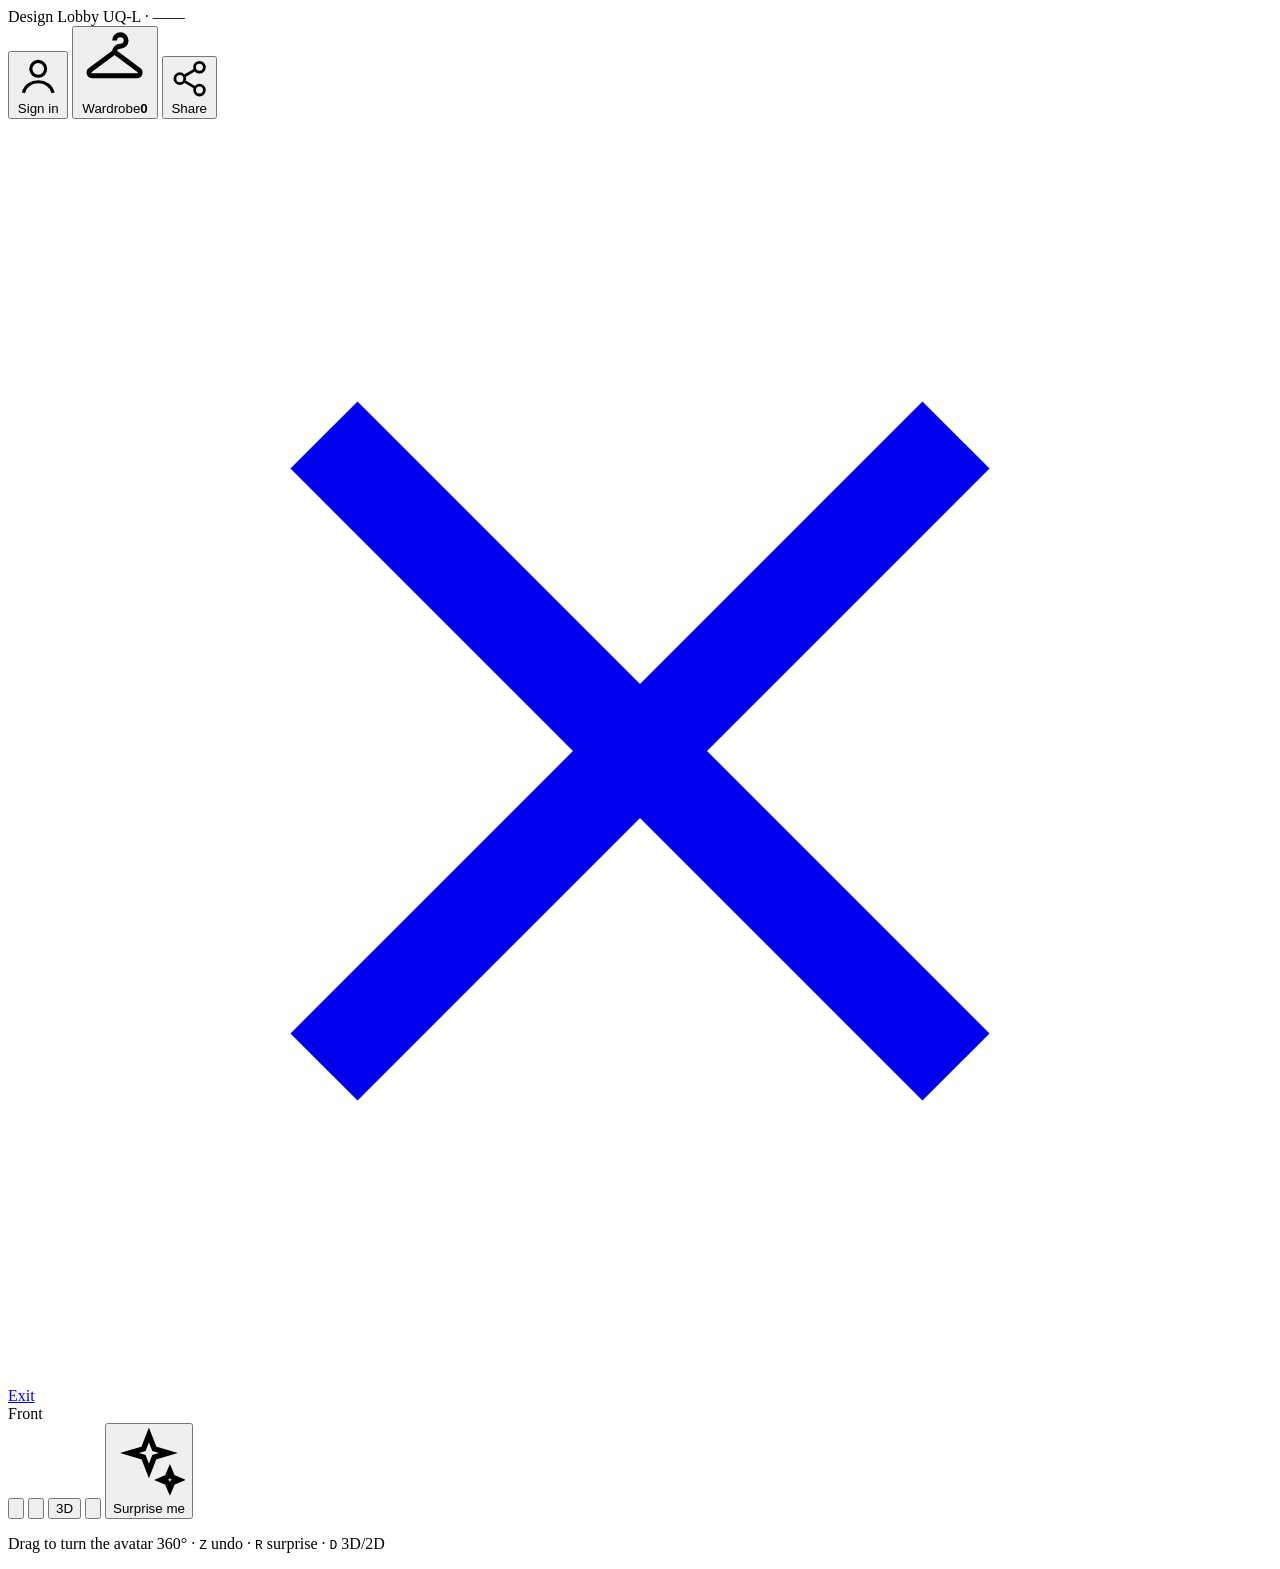
==== public/lobby.html @ a33d5876 "Uniqo: limited-edition fashion showroom with Design Lobby - Python standard-library server with SQLi" ====
<!doctype html>
<html lang="en">
<head>
  <meta charset="utf-8">
  <meta name="viewport" content="width=device-width, initial-scale=1, viewport-fit=cover">
  <title>Design Lobby — Uniqo</title>
  <meta name="description" content="Step into the Uniqo Design Lobby. Dress your avatar in your choice of fabric, colour, neckline, sleeves and handwork, and commission a look made only once, for you.">
  <meta name="theme-color" content="#0f0d0c">
  <link rel="icon" href="/assets/mark.svg" type="image/svg+xml">
  <link rel="preconnect" href="https://fonts.googleapis.com">
  <link rel="preconnect" href="https://fonts.gstatic.com" crossorigin>
  <link href="https://fonts.googleapis.com/css2?family=Playfair+Display:ital,wght@0,400..700;1,400..700&family=Inter:wght@300..700&display=swap" rel="stylesheet">
  <link rel="stylesheet" href="/css/style.css">
  <link rel="stylesheet" href="/css/lobby.css">
</head>
<body class="lobby">
  <div class="lb-app" id="app">
    <header class="lb-top">
      <a class="brand" href="/" aria-label="Uniqo home" data-logo></a>
      <script src="/js/brand.js"></script>
      <div class="lb-title">
        <span class="lb-kicker">Design Lobby</span>
        <span class="lb-code" id="lookCode" title="Your look's unique code">UQ-L · ——</span>
      </div>
      <div class="lb-top-actions">
        <button type="button" class="lb-ghost" id="meBtn" title="Sign in to save designs to your account">
          <svg viewBox="0 0 24 24" fill="none" stroke="currentColor" stroke-width="1.7"><circle cx="12" cy="8" r="4"/><path d="M4 21c1-4 4.5-6 8-6s7 2 8 6"/></svg>
          <span id="meLabel">Sign in</span>
        </button>
        <button type="button" class="lb-ghost" id="wardrobeBtn" title="Saved looks">
          <svg viewBox="0 0 24 24" fill="none" stroke="currentColor" stroke-width="1.7"><path d="M12 4a2 2 0 1 1 2 2c-1 0-2 .8-2 2l8.4 6.2c.9.7.4 2-.7 2H4.3c-1.1 0-1.6-1.3-.7-2L12 8"/></svg>
          <span>Wardrobe</span><b id="wardCount">0</b>
        </button>
        <button type="button" class="lb-ghost" id="shareBtn" title="Copy a link to this look">
          <svg viewBox="0 0 24 24" fill="none" stroke="currentColor" stroke-width="1.7"><circle cx="18" cy="5" r="3"/><circle cx="6" cy="12" r="3"/><circle cx="18" cy="19" r="3"/><path d="M8.6 13.5l6.8 4M15.4 6.5l-6.8 4"/></svg>
          <span>Share</span>
        </button>
        <a class="lb-ghost" href="/" title="Back to the showroom"><svg viewBox="0 0 24 24" fill="none" stroke="currentColor" stroke-width="1.8"><path d="M6 6l12 12M18 6L6 18"/></svg><span>Exit</span></a>
      </div>
    </header>

    <nav class="lb-rail" id="rail" aria-label="Customise"></nav>

    <section class="lb-panel" id="panel" aria-live="polite"></section>

    <main class="lb-stage" id="stage">
      <div class="lb-spot" aria-hidden="true"></div>
      <div class="lb-floor" aria-hidden="true"></div>
      <div class="lb-dust" aria-hidden="true"><i></i><i></i><i></i><i></i><i></i><i></i><i></i><i></i></div>
      <div class="lb-tier" id="tier"></div>
      <div class="lb-view-label" id="viewLabel">Front</div>
      <div class="lb-avatar" id="avatar"></div>
      <div class="lb-podium" aria-hidden="true"></div>
      <div class="lb-notes" id="notes"></div>
      <div class="lb-tools">
        <button type="button" id="undoBtn" title="Undo (Z)" aria-label="Undo"><svg viewBox="0 0 24 24" fill="none" stroke="currentColor" stroke-width="1.8"><path d="M9 14L4 9l5-5"/><path d="M4 9h10a6 6 0 0 1 0 12h-3"/></svg></button>
        <button type="button" id="redoBtn" title="Redo (Y)" aria-label="Redo"><svg viewBox="0 0 24 24" fill="none" stroke="currentColor" stroke-width="1.8"><path d="M15 14l5-5-5-5"/><path d="M20 9H10a6 6 0 0 0 0 12h3"/></svg></button>
        <button type="button" id="dimBtn" class="lb-dim" title="Switch between 3D and 2D (D)" aria-label="Switch between 3D and 2D view">3D</button>
        <button type="button" id="flipBtn" title="Turn around (F)" aria-label="Turn the avatar around"><svg viewBox="0 0 24 24" fill="none" stroke="currentColor" stroke-width="1.8"><path d="M3 12a9 9 0 0 1 15.5-6.2M21 12a9 9 0 0 1-15.5 6.2"/><path d="M18.5 2v4h-4M5.5 22v-4h4"/></svg></button>
        <button type="button" id="surpriseBtn" class="lb-surprise" title="Surprise me (R)"><svg viewBox="0 0 24 24" fill="none" stroke="currentColor" stroke-width="1.8"><path d="M12 3l1.8 4.6L18.5 9l-4.7 1.4L12 15l-1.8-4.6L5.5 9l4.7-1.4z"/><path d="M19 15l.9 2.1 2.1.9-2.1.9L19 21l-.9-2.1L16 18l2.1-.9z"/></svg><span>Surprise me</span></button>
      </div>
      <p class="lb-hint">Drag to turn the avatar 360° · <kbd>Z</kbd> undo · <kbd>R</kbd> surprise · <kbd>D</kbd> 3D/2D</p>
    </main>

    <aside class="lb-sheet" id="sheet" aria-label="Build sheet"></aside>

    <div class="lb-dock" id="dock"></div>
  </div>

  <script src="/js/common.js"></script>
  <script src="/js/lobby-render.js"></script>
  <script src="/js/lobby-3d.js"></script>
  <script src="/js/lobby.js"></script>
</body>
</html>
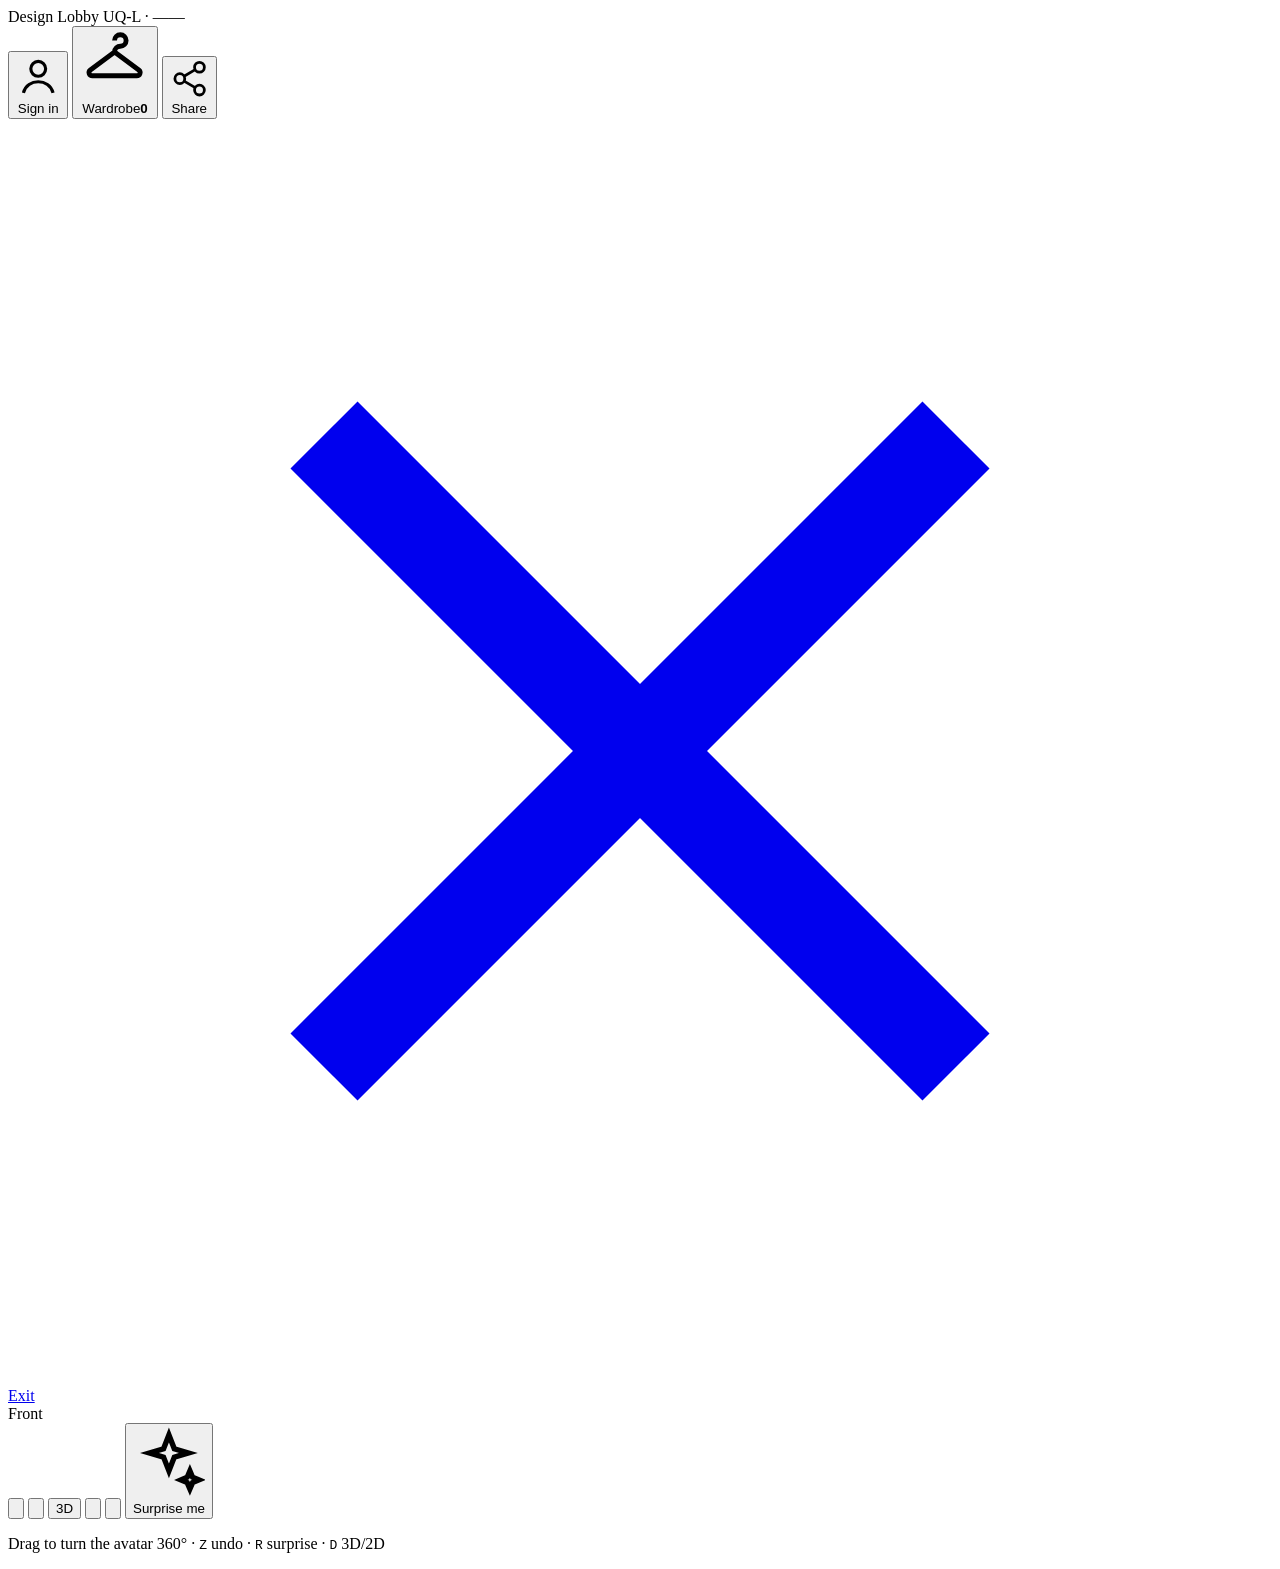
==== commit 36c1ca0d: "Give every fabric its own material and true coverage Each fabric is built in Blender (tools/fabrics." ====
--- a/public/lobby.html
+++ b/public/lobby.html
@@ -56,6 +56,7 @@
         <button type="button" id="undoBtn" title="Undo (Z)" aria-label="Undo"><svg viewBox="0 0 24 24" fill="none" stroke="currentColor" stroke-width="1.8"><path d="M9 14L4 9l5-5"/><path d="M4 9h10a6 6 0 0 1 0 12h-3"/></svg></button>
         <button type="button" id="redoBtn" title="Redo (Y)" aria-label="Redo"><svg viewBox="0 0 24 24" fill="none" stroke="currentColor" stroke-width="1.8"><path d="M15 14l5-5-5-5"/><path d="M20 9H10a6 6 0 0 0 0 12h3"/></svg></button>
         <button type="button" id="dimBtn" class="lb-dim" title="Switch between 3D and 2D (D)" aria-label="Switch between 3D and 2D view">3D</button>
+        <button type="button" id="closeBtn" title="Close-up: see the cloth (C)" aria-label="Close-up of the cloth" aria-pressed="false"><svg viewBox="0 0 24 24" fill="none" stroke="currentColor" stroke-width="1.8"><circle cx="11" cy="11" r="7"/><path d="m21 21-4.3-4.3M11 8v6M8 11h6"/></svg></button>
         <button type="button" id="flipBtn" title="Turn around (F)" aria-label="Turn the avatar around"><svg viewBox="0 0 24 24" fill="none" stroke="currentColor" stroke-width="1.8"><path d="M3 12a9 9 0 0 1 15.5-6.2M21 12a9 9 0 0 1-15.5 6.2"/><path d="M18.5 2v4h-4M5.5 22v-4h4"/></svg></button>
         <button type="button" id="surpriseBtn" class="lb-surprise" title="Surprise me (R)"><svg viewBox="0 0 24 24" fill="none" stroke="currentColor" stroke-width="1.8"><path d="M12 3l1.8 4.6L18.5 9l-4.7 1.4L12 15l-1.8-4.6L5.5 9l4.7-1.4z"/><path d="M19 15l.9 2.1 2.1.9-2.1.9L19 21l-.9-2.1L16 18l2.1-.9z"/></svg><span>Surprise me</span></button>
       </div>
